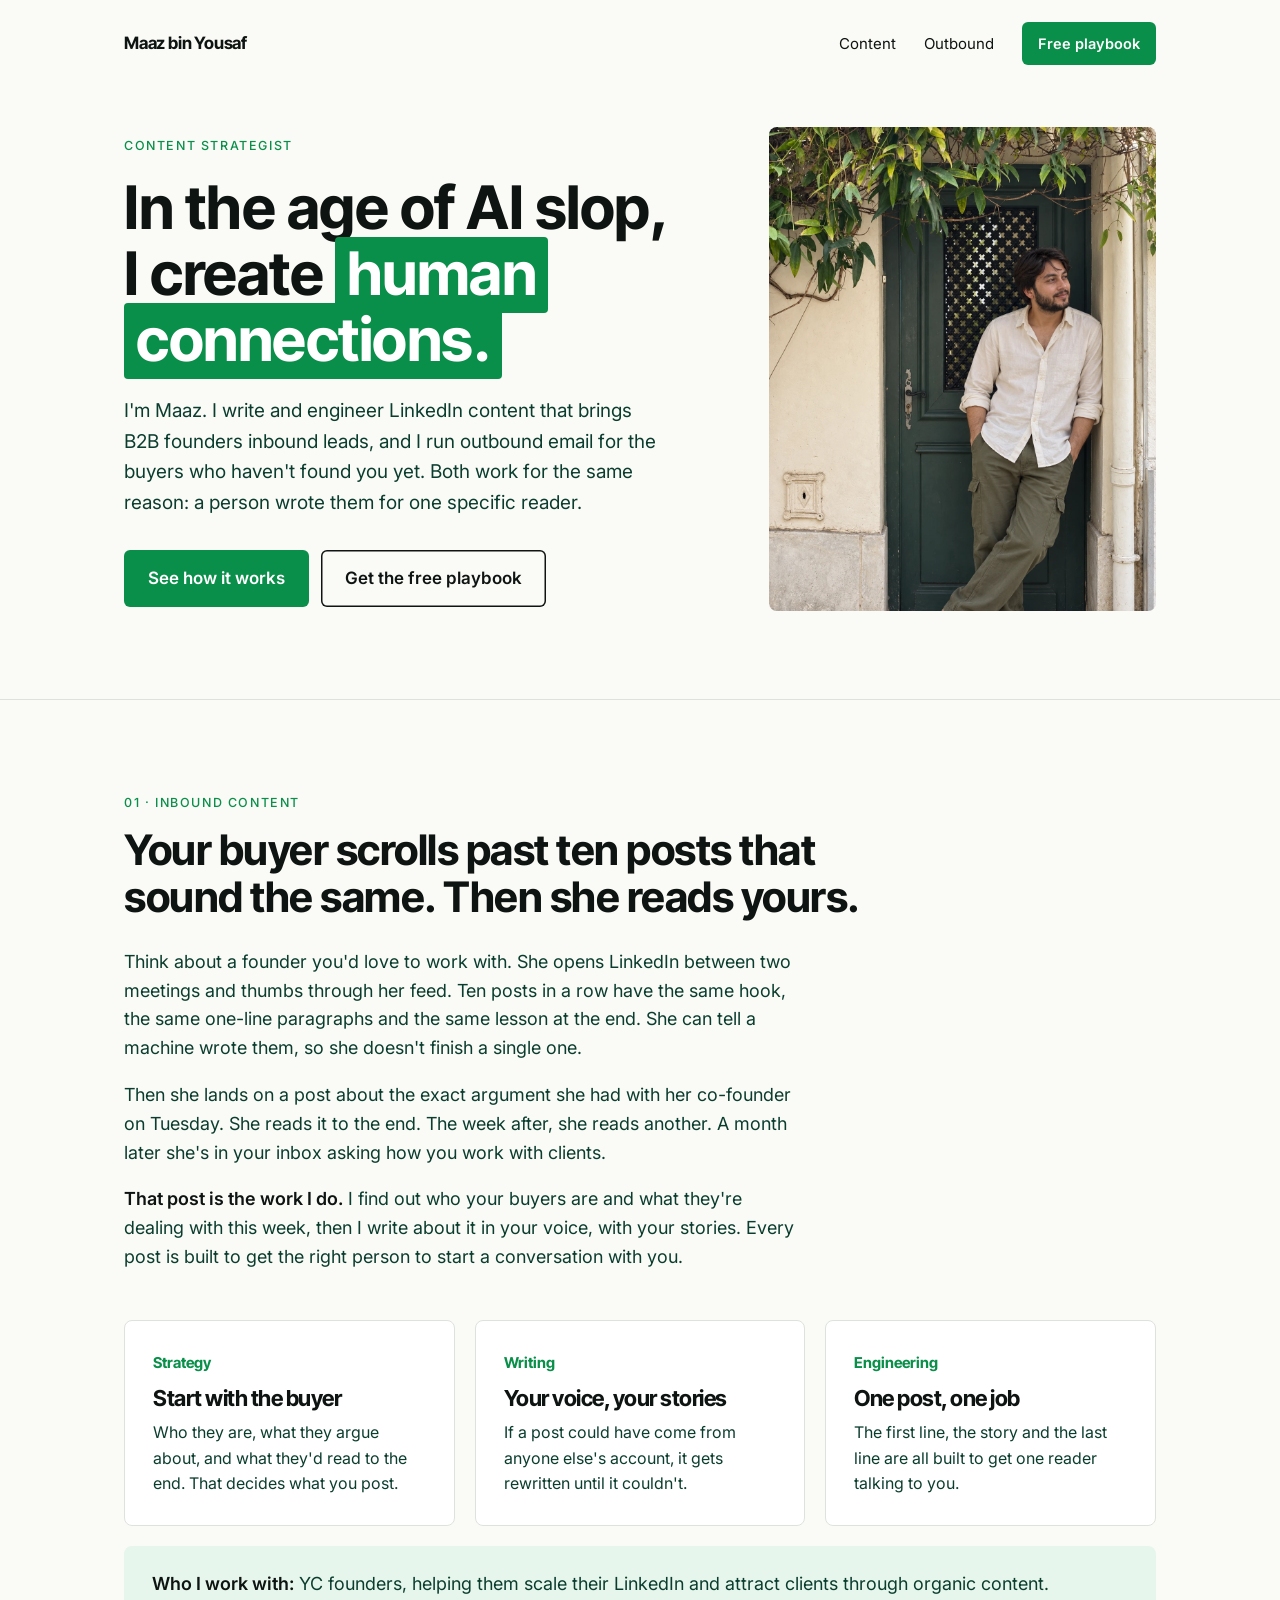
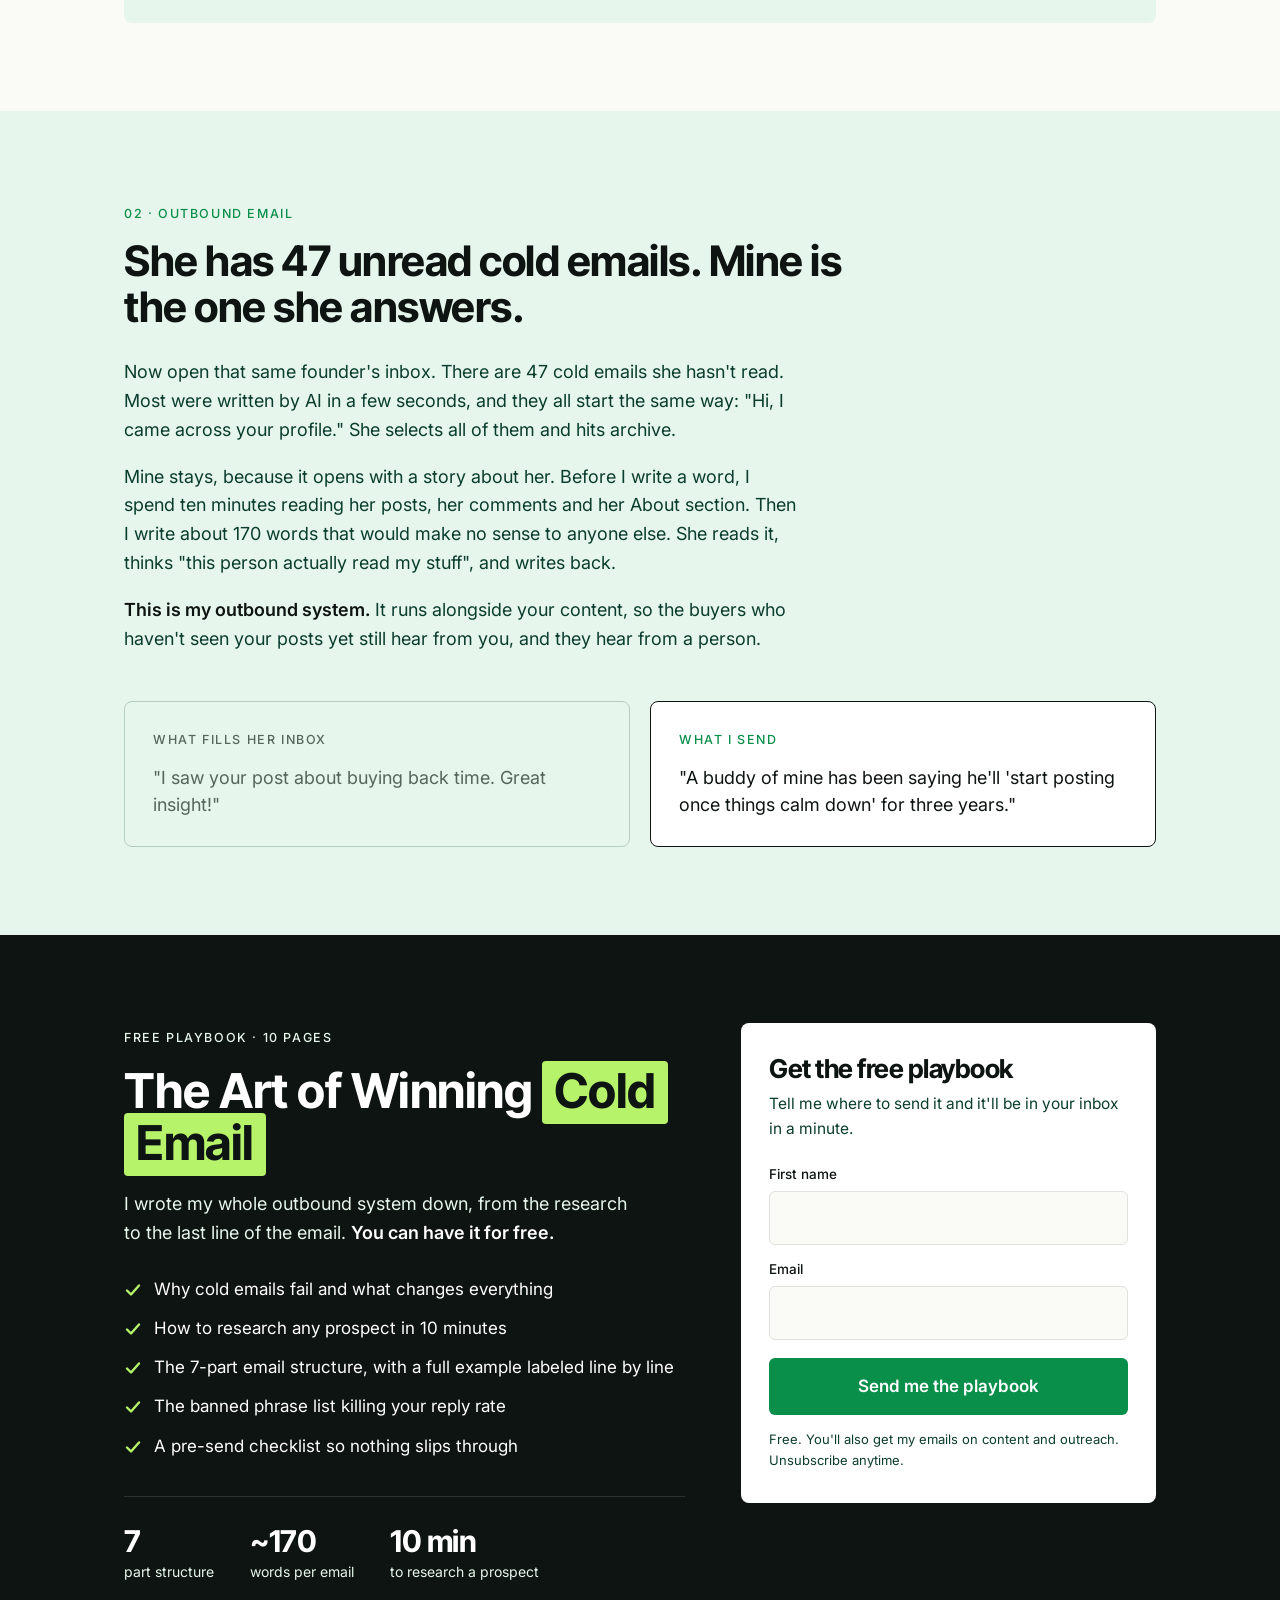
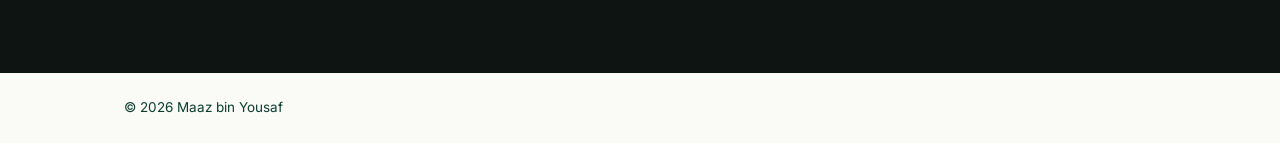
==== index.html @ 522e7e33 "Add landing page" ====
<!DOCTYPE html>
<html lang="en">
<head>
<meta charset="utf-8">
<meta name="viewport" content="width=device-width, initial-scale=1">
<title>Maaz bin Yousaf | Content strategist for B2B founders</title>
<meta name="description" content="In the age of AI slop, I create human connections. LinkedIn content that brings B2B founders inbound leads, plus an outbound email system that gets replies.">
<link rel="preconnect" href="https://fonts.googleapis.com">
<link rel="preconnect" href="https://fonts.gstatic.com" crossorigin>
<link href="https://fonts.googleapis.com/css2?family=Inter+Tight:wght@700&family=Inter:wght@400;500;600&display=swap" rel="stylesheet">
<style>
  :root {
    --ink: #0E1411;
    --forest: #0B3D2E;
    --brand-green: #0A8F4A;
    --lime-pop: #B6F36B;
    --mint: #E6F6EC;
    --paper: #FAFAF7;
    --white: #FFFFFF;
    --line: #DDE3DC;
  }

  * { box-sizing: border-box; margin: 0; padding: 0; }
  html { scroll-behavior: smooth; }
  body {
    font-family: 'Inter', system-ui, sans-serif;
    font-size: 17px;
    line-height: 1.6;
    color: var(--ink);
    background: var(--paper);
    -webkit-font-smoothing: antialiased;
  }

  .wrap { max-width: 1080px; margin: 0 auto; padding: 0 24px; }

  h1, h2, h3 {
    font-family: 'Inter Tight', 'Inter', sans-serif;
    font-weight: 700;
    letter-spacing: -0.5px;
    line-height: 1.1;
  }

  .label {
    font-size: 12.5px;
    font-weight: 500;
    letter-spacing: 1.6px;
    text-transform: uppercase;
    color: var(--brand-green);
  }

  .mark {
    display: inline;
    -webkit-box-decoration-break: clone;
    box-decoration-break: clone;
    background: var(--brand-green);
    color: var(--white);
    padding: 0 12px 4px;
    border-radius: 4px;
  }

  .btn {
    display: inline-block;
    font-weight: 600;
    text-decoration: none;
    padding: 15px 24px;
    border-radius: 6px;
    background: var(--brand-green);
    color: var(--white);
  }
  .btn:hover { background: var(--forest); }

  /* Header */
  header { padding: 22px 0; }
  header .wrap { display: flex; justify-content: space-between; align-items: center; gap: 24px; }
  .name { font-family: 'Inter Tight', sans-serif; font-weight: 700; font-size: 17px; letter-spacing: -0.2px; }
  nav { display: flex; align-items: center; gap: 28px; font-size: 15px; }
  nav a { color: var(--ink); text-decoration: none; }
  nav a:hover { color: var(--brand-green); }
  nav a.btn { color: var(--white); padding: 10px 16px; font-size: 14.5px; }
  nav a.btn:hover { color: var(--white); }

  /* Hero */
  .hero { padding: 40px 0 88px; }
  .hero .wrap {
    display: grid;
    grid-template-columns: 1.2fr 0.8fr;
    gap: 64px;
    align-items: center;
  }
  .hero h1 { font-size: clamp(38px, 5.4vw, 60px); margin: 16px 0 24px; }
  .hero .sub { font-size: 19px; color: var(--forest); max-width: 540px; margin-bottom: 32px; }
  .hero img {
    width: 100%;
    height: auto;
    aspect-ratio: 4 / 5;
    object-fit: cover;
    border-radius: 8px;
    display: block;
  }

  .btn.ghost { background: transparent; color: var(--ink); box-shadow: inset 0 0 0 1.5px var(--ink); }
  .btn.ghost:hover { background: var(--ink); color: var(--white); }
  .actions { display: flex; flex-wrap: wrap; gap: 12px; }

  /* Story sections */
  .work { padding: 88px 0; border-top: 1.5px solid var(--line); }
  .work h2 { font-size: clamp(30px, 4.2vw, 42px); margin: 12px 0 28px; max-width: 760px; }
  .story { max-width: 680px; display: grid; gap: 18px; font-size: 18px; color: var(--forest); margin-bottom: 48px; }
  .story strong { color: var(--ink); font-weight: 600; }

  .outbound { background: var(--mint); border-top: none; }
  .versus { display: grid; grid-template-columns: 1fr 1fr; gap: 20px; }
  .quote { border-radius: 8px; padding: 28px; }
  .quote .tag { font-size: 12.5px; font-weight: 500; letter-spacing: 1.6px; text-transform: uppercase; margin-bottom: 14px; }
  .quote p { font-size: 18px; line-height: 1.5; }
  .quote.bad { border: 1.5px solid #B5CDBE; color: #55665C; }
  .quote.bad .tag { color: #55665C; }
  .quote.good { background: var(--white); border: 1.5px solid var(--ink); color: var(--ink); }
  .quote.good .tag { color: var(--brand-green); }

  .steps { display: grid; grid-template-columns: repeat(3, 1fr); gap: 20px; }
  .step { background: var(--white); border: 1.5px solid var(--line); border-radius: 8px; padding: 28px; }
  .step .n { font-family: 'Inter Tight', sans-serif; font-weight: 700; font-size: 15px; color: var(--brand-green); }
  .step h3 { font-size: 22px; margin: 10px 0 10px; }
  .step p { font-size: 16px; color: var(--forest); }
  .proof {
    margin-top: 20px;
    background: var(--mint);
    border-radius: 8px;
    padding: 24px 28px;
    font-size: 18px;
    color: var(--forest);
  }
  .proof strong { color: var(--ink); font-weight: 600; }

  /* Free playbook (dark band) */
  .playbook { background: var(--ink); color: var(--white); padding: 88px 0; }
  .playbook .wrap {
    display: grid;
    grid-template-columns: 1.15fr 0.85fr;
    gap: 56px;
    align-items: start;
  }
  .playbook .label { color: var(--mint); }
  .playbook h2 { font-size: clamp(32px, 4.6vw, 48px); margin: 14px 0 20px; }
  .playbook .mark { background: var(--lime-pop); color: var(--ink); }
  .playbook .sub { color: var(--mint); font-size: 18px; max-width: 520px; }
  .playbook .sub strong { color: var(--white); font-weight: 600; }

  .inside { list-style: none; margin-top: 28px; display: grid; gap: 12px; }
  .inside li { display: flex; gap: 12px; align-items: flex-start; }
  .inside svg { flex: none; margin-top: 5px; }

  .facts { display: flex; gap: 36px; margin-top: 36px; padding-top: 28px; border-top: 1.5px solid #2A332E; }
  .facts b { display: block; font-family: 'Inter Tight', sans-serif; font-size: 30px; letter-spacing: -0.5px; line-height: 1.1; }
  .facts span { font-size: 14px; color: var(--mint); }

  /* Form card */
  .card {
    background: var(--white);
    color: var(--ink);
    border-radius: 8px;
    padding: 32px 28px;
  }
  .card h3 { font-size: 26px; margin-bottom: 8px; }
  .card p.lead { font-size: 15.5px; color: var(--forest); margin-bottom: 22px; }

  form { display: grid; gap: 14px; }
  label { font-size: 13.5px; font-weight: 500; display: grid; gap: 6px; }
  input {
    font: inherit;
    font-size: 16px;
    padding: 13px 14px;
    border: 1.5px solid var(--line);
    border-radius: 6px;
    background: var(--paper);
    color: var(--ink);
    width: 100%;
  }
  input:focus { outline: none; border-color: var(--brand-green); background: var(--white); }

  button {
    font: inherit;
    font-weight: 600;
    font-size: 17px;
    padding: 15px 18px;
    border: none;
    border-radius: 6px;
    background: var(--brand-green);
    color: var(--white);
    cursor: pointer;
    margin-top: 4px;
  }
  button:hover { background: var(--forest); }
  button:disabled { opacity: 0.6; cursor: default; }

  .fine { font-size: 13px; color: var(--forest); margin-top: 14px; }
  .msg { font-size: 14px; margin-top: 12px; display: none; }
  .msg.error { display: block; color: #A32020; }

  .done { display: none; }
  .done h3 { margin-bottom: 10px; }
  .done p { color: var(--forest); font-size: 16px; }
  .card.sent form, .card.sent .intro, .card.sent .fine { display: none; }
  .card.sent .done { display: block; }

  footer { padding: 24px 0; font-size: 13.5px; color: var(--forest); }

  @media (max-width: 860px) {
    .hero { padding: 16px 0 64px; }
    .hero .wrap { grid-template-columns: 1fr; gap: 40px; }
    .hero img { max-width: 420px; }
    .steps, .versus { grid-template-columns: 1fr; }
    .playbook .wrap { grid-template-columns: 1fr; gap: 40px; }
    .work, .playbook { padding: 64px 0; }
    .facts { gap: 24px; }
    nav a:not(.btn) { display: none; }
  }
</style>
</head>
<body>

<header>
  <div class="wrap">
    <span class="name">Maaz bin Yousaf</span>
    <nav>
      <a href="#content">Content</a>
      <a href="#outbound">Outbound</a>
      <a class="btn" href="#playbook">Free playbook</a>
    </nav>
  </div>
</header>

<main>
  <section class="hero">
    <div class="wrap">
      <div>
        <span class="label">Content strategist</span>
        <h1>In the age of AI slop,<br>I create <span class="mark">human connections.</span></h1>
        <p class="sub">I'm Maaz. I write and engineer LinkedIn content that brings B2B founders inbound leads, and I run outbound email for the buyers who haven't found you yet. Both work for the same reason: a person wrote them for one specific reader.</p>
        <div class="actions">
          <a class="btn" href="#content">See how it works</a>
          <a class="btn ghost" href="#playbook">Get the free playbook</a>
        </div>
      </div>
      <img src="hero.webp" alt="Maaz bin Yousaf leaning in a green doorway" width="1122" height="1402">
    </div>
  </section>

  <section class="work" id="content">
    <div class="wrap">
      <span class="label">01 &middot; Inbound content</span>
      <h2>Your buyer scrolls past ten posts that sound the same. Then she reads yours.</h2>

      <div class="story">
        <p>Think about a founder you'd love to work with. She opens LinkedIn between two meetings and thumbs through her feed. Ten posts in a row have the same hook, the same one-line paragraphs and the same lesson at the end. She can tell a machine wrote them, so she doesn't finish a single one.</p>
        <p>Then she lands on a post about the exact argument she had with her co-founder on Tuesday. She reads it to the end. The week after, she reads another. A month later she's in your inbox asking how you work with clients.</p>
        <p><strong>That post is the work I do.</strong> I find out who your buyers are and what they're dealing with this week, then I write about it in your voice, with your stories. Every post is built to get the right person to start a conversation with you.</p>
      </div>

      <div class="steps">
        <div class="step">
          <span class="n">Strategy</span>
          <h3>Start with the buyer</h3>
          <p>Who they are, what they argue about, and what they'd read to the end. That decides what you post.</p>
        </div>
        <div class="step">
          <span class="n">Writing</span>
          <h3>Your voice, your stories</h3>
          <p>If a post could have come from anyone else's account, it gets rewritten until it couldn't.</p>
        </div>
        <div class="step">
          <span class="n">Engineering</span>
          <h3>One post, one job</h3>
          <p>The first line, the story and the last line are all built to get one reader talking to you.</p>
        </div>
      </div>

      <p class="proof"><strong>Who I work with:</strong> YC founders, helping them scale their LinkedIn and attract clients through organic content.</p>
    </div>
  </section>

  <section class="work outbound" id="outbound">
    <div class="wrap">
      <span class="label">02 &middot; Outbound email</span>
      <h2>She has 47 unread cold emails. Mine is the one she answers.</h2>

      <div class="story">
        <p>Now open that same founder's inbox. There are 47 cold emails she hasn't read. Most were written by AI in a few seconds, and they all start the same way: "Hi, I came across your profile." She selects all of them and hits archive.</p>
        <p>Mine stays, because it opens with a story about her. Before I write a word, I spend ten minutes reading her posts, her comments and her About section. Then I write about 170 words that would make no sense to anyone else. She reads it, thinks "this person actually read my stuff", and writes back.</p>
        <p><strong>This is my outbound system.</strong> It runs alongside your content, so the buyers who haven't seen your posts yet still hear from you, and they hear from a person.</p>
      </div>

      <div class="versus">
        <div class="quote bad">
          <div class="tag">What fills her inbox</div>
          <p>"I saw your post about buying back time. Great insight!"</p>
        </div>
        <div class="quote good">
          <div class="tag">What I send</div>
          <p>"A buddy of mine has been saying he'll 'start posting once things calm down' for three years."</p>
        </div>
      </div>
    </div>
  </section>

  <section class="playbook" id="playbook">
    <div class="wrap">
      <div>
        <span class="label">Free playbook &middot; 10 pages</span>
        <h2>The Art of Winning <span class="mark">Cold Email</span></h2>
        <p class="sub">I wrote my whole outbound system down, from the research to the last line of the email. <strong>You can have it for free.</strong></p>

        <ul class="inside">
          <li><svg width="18" height="18" viewBox="0 0 18 18" aria-hidden="true"><path d="M3 9.5l4 4 8-9" fill="none" stroke="#B6F36B" stroke-width="2.4" stroke-linecap="round" stroke-linejoin="round"/></svg><span>Why cold emails fail and what changes everything</span></li>
          <li><svg width="18" height="18" viewBox="0 0 18 18" aria-hidden="true"><path d="M3 9.5l4 4 8-9" fill="none" stroke="#B6F36B" stroke-width="2.4" stroke-linecap="round" stroke-linejoin="round"/></svg><span>How to research any prospect in 10 minutes</span></li>
          <li><svg width="18" height="18" viewBox="0 0 18 18" aria-hidden="true"><path d="M3 9.5l4 4 8-9" fill="none" stroke="#B6F36B" stroke-width="2.4" stroke-linecap="round" stroke-linejoin="round"/></svg><span>The 7-part email structure, with a full example labeled line by line</span></li>
          <li><svg width="18" height="18" viewBox="0 0 18 18" aria-hidden="true"><path d="M3 9.5l4 4 8-9" fill="none" stroke="#B6F36B" stroke-width="2.4" stroke-linecap="round" stroke-linejoin="round"/></svg><span>The banned phrase list killing your reply rate</span></li>
          <li><svg width="18" height="18" viewBox="0 0 18 18" aria-hidden="true"><path d="M3 9.5l4 4 8-9" fill="none" stroke="#B6F36B" stroke-width="2.4" stroke-linecap="round" stroke-linejoin="round"/></svg><span>A pre-send checklist so nothing slips through</span></li>
        </ul>

        <div class="facts">
          <div><b>7</b><span>part structure</span></div>
          <div><b>~170</b><span>words per email</span></div>
          <div><b>10 min</b><span>to research a prospect</span></div>
        </div>
      </div>

      <div class="card" id="get">
        <div class="intro">
          <h3>Get the free playbook</h3>
          <p class="lead">Tell me where to send it and it'll be in your inbox in a minute.</p>
        </div>

        <form id="signup" novalidate>
          <label>First name
            <input type="text" name="name" autocomplete="given-name" required>
          </label>
          <label>Email
            <input type="email" name="email" autocomplete="email" required>
          </label>
          <button type="submit">Send me the playbook</button>
          <p class="msg" id="msg" role="alert"></p>
        </form>

        <p class="fine">Free. You'll also get my emails on content and outreach. Unsubscribe anytime.</p>

        <div class="done" role="status">
          <h3>Check your inbox</h3>
          <p>The playbook is on its way. If you don't see it in a couple of minutes, look in your spam or promotions folder.</p>
        </div>
      </div>
    </div>
  </section>
</main>

<footer>
  <div class="wrap">&copy; <span id="year"></span> Maaz bin Yousaf</div>
</footer>

<script>
  // Paste the two IDs from your MailerLite embedded form here to connect the signup.
  var MAILERLITE_ACCOUNT_ID = '';
  var MAILERLITE_FORM_ID = '';

  document.getElementById('year').textContent = new Date().getFullYear();

  var form = document.getElementById('signup');
  var msg = document.getElementById('msg');
  var card = document.getElementById('get');

  function showError(text) {
    msg.textContent = text;
    msg.className = 'msg error';
  }

  form.addEventListener('submit', function (e) {
    e.preventDefault();
    msg.className = 'msg';

    var name = form.elements.name.value.trim();
    var email = form.elements.email.value.trim();

    if (!name) { showError('Add your first name so I know who to send it to.'); return; }
    if (!/^[^\s@]+@[^\s@]+\.[^\s@]+$/.test(email)) { showError('That email doesn\'t look right. Mind checking it?'); return; }

    if (!MAILERLITE_ACCOUNT_ID || !MAILERLITE_FORM_ID) {
      showError('Signup isn\'t connected yet. The MailerLite IDs still need to be added.');
      return;
    }

    var button = form.querySelector('button');
    button.disabled = true;
    button.textContent = 'Sending...';

    var data = new FormData();
    data.append('fields[name]', name);
    data.append('fields[email]', email);
    data.append('ml-submit', '1');
    data.append('anticsrf', 'true');

    fetch('https://assets.mailerlite.com/jsonp/' + MAILERLITE_ACCOUNT_ID + '/forms/' + MAILERLITE_FORM_ID + '/subscribe', {
      method: 'POST',
      body: data
    })
      .then(function (res) { return res.json(); })
      .then(function (json) {
        if (!json.success) { throw new Error('rejected'); }
        card.classList.add('sent');
      })
      .catch(function () {
        button.disabled = false;
        button.textContent = 'Send me the playbook';
        showError('Something went wrong on my end. Please try again in a moment.');
      });
  });
</script>
</body>
</html>
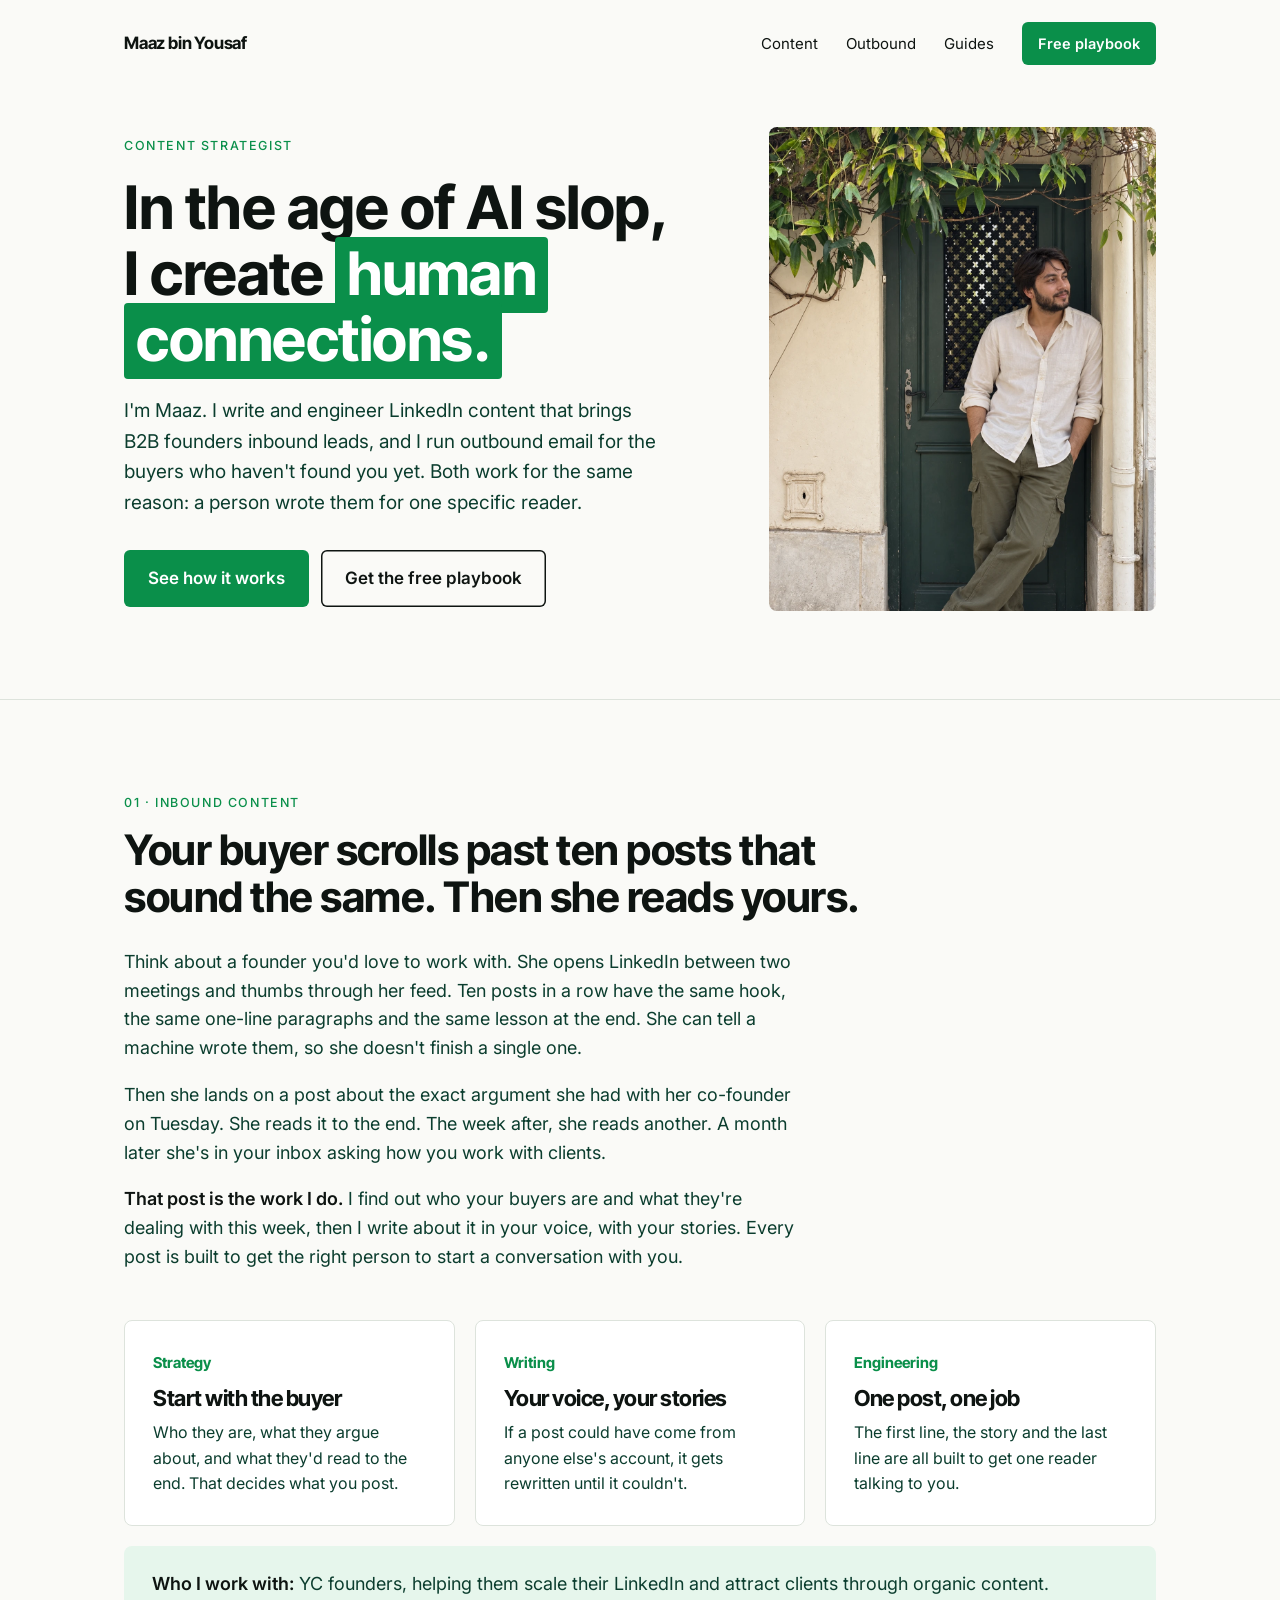
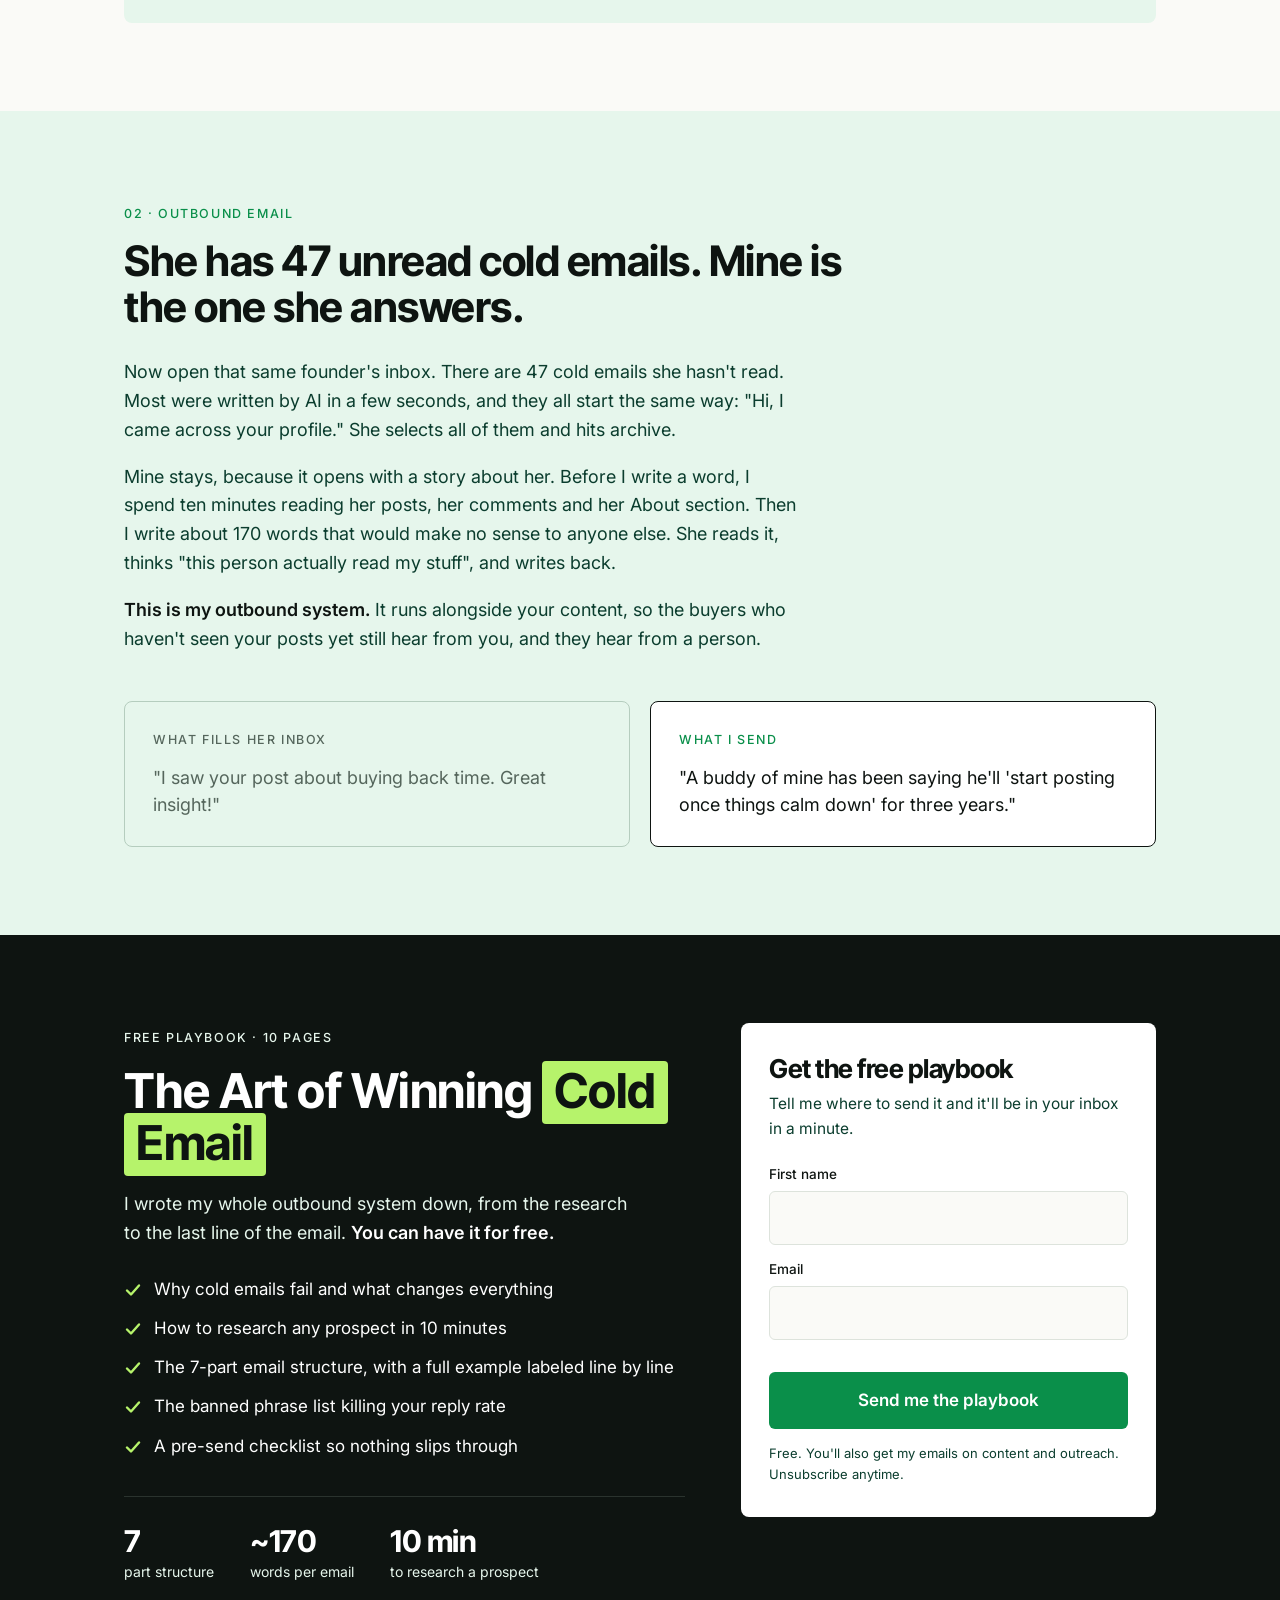
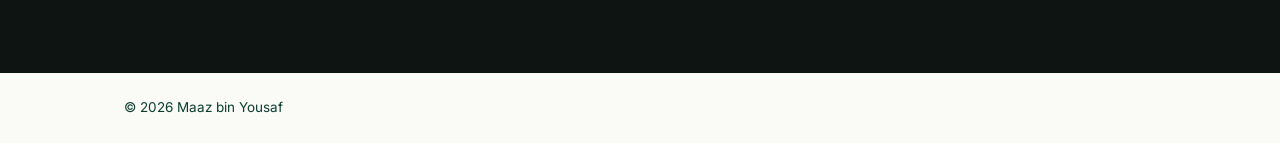
==== commit 4f724c6f: "Add guides page and Turnstile bot check" ====
--- a/index.html
+++ b/index.html
@@ -226,6 +226,7 @@
     <nav>
       <a href="#content">Content</a>
       <a href="#outbound">Outbound</a>
+      <a href="guides/">Guides</a>
       <a class="btn" href="#playbook">Free playbook</a>
     </nav>
   </div>
@@ -339,6 +340,8 @@
           <label>Email
             <input type="email" name="email" autocomplete="email" required>
           </label>
+          <input type="text" name="website" tabindex="-1" autocomplete="off" aria-hidden="true" style="position:absolute;left:-9999px">
+          <div class="cf-turnstile" data-sitekey="0x4AAAAAAFUfd7MGafcWYAcv" data-theme="light" data-size="flexible"></div>
           <button type="submit">Send me the playbook</button>
           <p class="msg" id="msg" role="alert"></p>
         </form>
@@ -358,10 +361,10 @@
   <div class="wrap">&copy; <span id="year"></span> Maaz bin Yousaf</div>
 </footer>
 
+<script src="https://challenges.cloudflare.com/turnstile/v0/api.js" async defer></script>
 <script>
-  // Paste the two IDs from your MailerLite embedded form here to connect the signup.
-  var MAILERLITE_ACCOUNT_ID = '';
-  var MAILERLITE_FORM_ID = '';
+  // Paste the Google Apps Script web app URL here to connect the signup.
+  var SIGNUP_URL = 'https://script.google.com/macros/s/AKfycbzbPD999NjnSkhAjvOKzHmYpxd-TGrWNAPUZ9l04nGacFaN6LLr_mVR-moqkRa2egdQ/exec';
 
   document.getElementById('year').textContent = new Date().getFullYear();
 
@@ -384,22 +387,25 @@
     if (!name) { showError('Add your first name so I know who to send it to.'); return; }
     if (!/^[^\s@]+@[^\s@]+\.[^\s@]+$/.test(email)) { showError('That email doesn\'t look right. Mind checking it?'); return; }
 
-    if (!MAILERLITE_ACCOUNT_ID || !MAILERLITE_FORM_ID) {
-      showError('Signup isn\'t connected yet. The MailerLite IDs still need to be added.');
+    if (!SIGNUP_URL) {
+      showError('Signup isn\'t connected yet. Please check back soon.');
       return;
     }
+
+    var token = form.elements['cf-turnstile-response'] ? form.elements['cf-turnstile-response'].value : '';
+    if (!token) { showError('Still checking you\'re not a bot. Give it a second and try again.'); return; }
 
     var button = form.querySelector('button');
     button.disabled = true;
     button.textContent = 'Sending...';
 
-    var data = new FormData();
-    data.append('fields[name]', name);
-    data.append('fields[email]', email);
-    data.append('ml-submit', '1');
-    data.append('anticsrf', 'true');
-
-    fetch('https://assets.mailerlite.com/jsonp/' + MAILERLITE_ACCOUNT_ID + '/forms/' + MAILERLITE_FORM_ID + '/subscribe', {
+    var data = new URLSearchParams();
+    data.append('name', name);
+    data.append('email', email);
+    data.append('website', form.elements.website.value);
+    data.append('cf-turnstile-response', token);
+
+    fetch(SIGNUP_URL, {
       method: 'POST',
       body: data
     })
@@ -409,6 +415,7 @@
         card.classList.add('sent');
       })
       .catch(function () {
+        if (window.turnstile) { window.turnstile.reset(); }
         button.disabled = false;
         button.textContent = 'Send me the playbook';
         showError('Something went wrong on my end. Please try again in a moment.');
